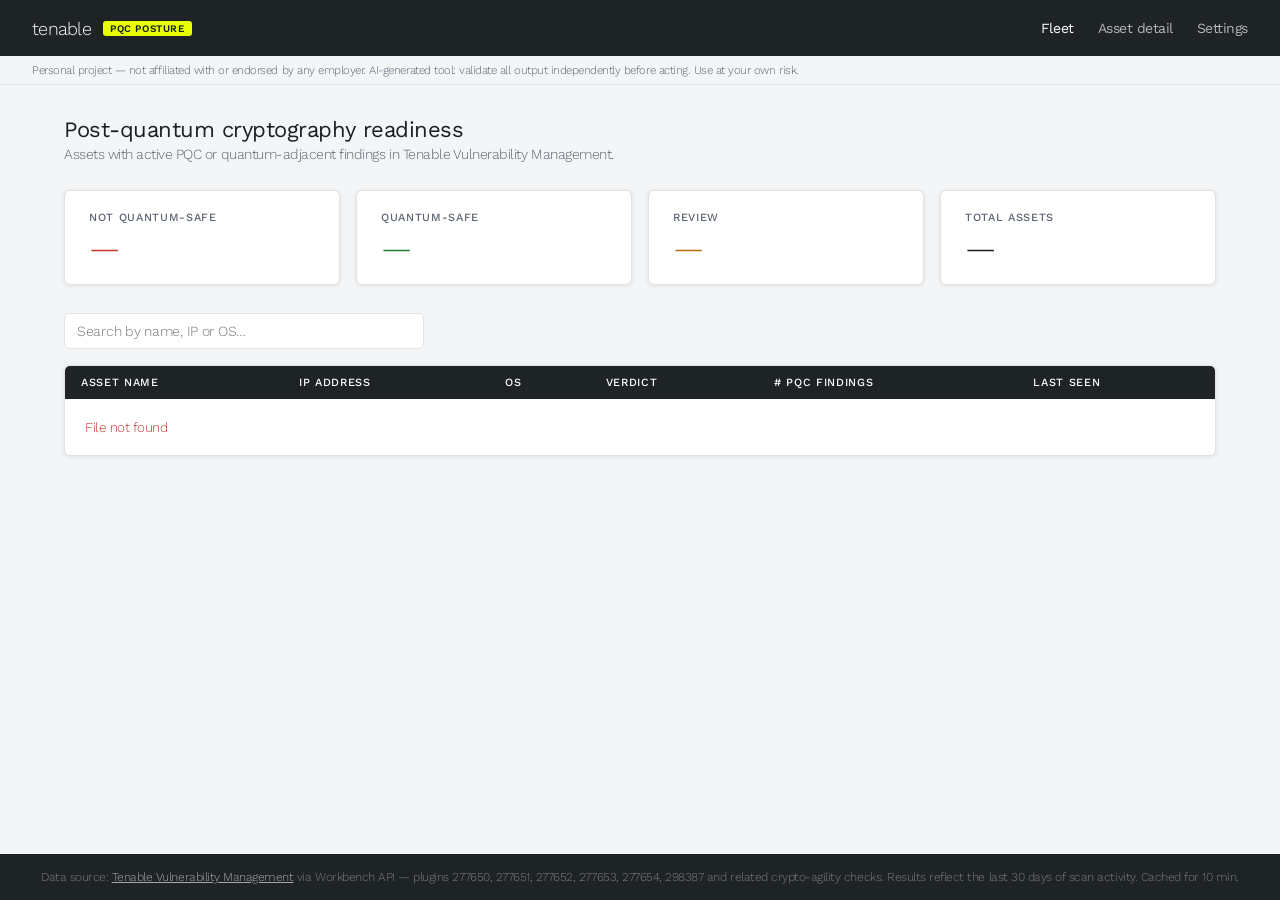
==== static/index.html @ 032202c2 "first iteration" ====
<!DOCTYPE html>
<html lang="en">
<head>
  <meta charset="UTF-8" />
  <meta name="viewport" content="width=device-width, initial-scale=1.0" />
  <title>PQC Posture — Fleet Overview</title>
  <link rel="stylesheet" href="/static/style.css" />
</head>
<body>

<nav class="nav">
  <div class="nav-logo">
    <span class="nav-wordmark">tenable</span>
    <span class="nav-badge">PQC Posture</span>
  </div>
  <div class="nav-links">
    <a href="/" class="active">Fleet</a>
    <a href="/asset">Asset detail</a>
    <a href="/settings">Settings</a>
  </div>
</nav>

<div class="disclaimer">
  Personal project — not affiliated with or endorsed by any employer.
  AI-generated tool: validate all output independently before acting. Use at your own risk.
</div>

<main class="page">
  <div class="page-header">
    <h1>Post-quantum cryptography readiness</h1>
    <p>Assets with active PQC or quantum-adjacent findings in Tenable Vulnerability Management.</p>
  </div>

  <!-- Summary tiles -->
  <div class="tiles">
    <div class="tile">
      <div class="tile-label">Not quantum-safe</div>
      <div class="tile-value red" id="tile-risk">—</div>
    </div>
    <div class="tile">
      <div class="tile-label">Quantum-safe</div>
      <div class="tile-value green" id="tile-safe">—</div>
    </div>
    <div class="tile">
      <div class="tile-label">Review</div>
      <div class="tile-value amber" id="tile-review">—</div>
    </div>
    <div class="tile">
      <div class="tile-label">Total assets</div>
      <div class="tile-value" id="tile-total">—</div>
    </div>
  </div>

  <!-- Search toolbar -->
  <div class="toolbar">
    <input
      id="search"
      class="search-input"
      type="search"
      placeholder="Search by name, IP or OS…"
      autocomplete="off"
    />
  </div>

  <!-- Table -->
  <div class="table-wrap">
    <table>
      <thead>
        <tr>
          <th data-col="name">Asset name <span class="sort-icon"></span></th>
          <th data-col="ipv4">IP address <span class="sort-icon"></span></th>
          <th data-col="os">OS <span class="sort-icon"></span></th>
          <th data-col="verdict">Verdict <span class="sort-icon"></span></th>
          <th data-col="pqc_findings"># PQC findings <span class="sort-icon"></span></th>
          <th data-col="last_seen">Last seen <span class="sort-icon"></span></th>
        </tr>
      </thead>
      <tbody id="tbody">
        <tr class="loading-row">
          <td colspan="6">
            <span class="spinner"></span> Loading assets from Tenable…
          </td>
        </tr>
      </tbody>
    </table>
  </div>
</main>

<footer>
  Data source: <a href="https://cloud.tenable.com" target="_blank" rel="noopener">Tenable Vulnerability Management</a>
  via Workbench API &mdash; plugins 277650, 277651, 277652, 277653, 277654, 298387 and related crypto-agility checks.
  Results reflect the last 30 days of scan activity. Cached for 10 min.
</footer>

<script src="/static/app.js"></script>
<script>
  let allAssets = [];
  let sortCol = "name";
  let sortDir = 1; // 1 = asc, -1 = desc
  let summary = {};

  // ── Load ────────────────────────────────────────────────────────────────────
  async function load(search = "") {
    try {
      const params = new URLSearchParams();
      if (search) params.set("search", search);
      const data = await apiFetch("/api/pqc-assets?" + params.toString());
      if (!data) return;

      allAssets = data.assets;
      summary   = data.summary;

      document.getElementById("tile-risk").textContent   = summary.total_at_risk ?? "—";
      document.getElementById("tile-safe").textContent   = summary.quantum_safe   ?? "—";
      document.getElementById("tile-review").textContent = summary.review         ?? "—";
      document.getElementById("tile-total").textContent  = data.total;

      renderTable(allAssets);
    } catch (err) {
      document.getElementById("tbody").innerHTML =
        `<tr><td colspan="6" style="padding:20px;color:var(--red)">${esc(err.message)}</td></tr>`;
    }
  }

  // ── Render ──────────────────────────────────────────────────────────────────
  function renderTable(assets) {
    // Sort
    const sorted = [...assets].sort((a, b) => {
      const av = a[sortCol] ?? "";
      const bv = b[sortCol] ?? "";
      return av < bv ? -sortDir : av > bv ? sortDir : 0;
    });

    if (sorted.length === 0) {
      document.getElementById("tbody").innerHTML =
        `<tr><td colspan="6"><div class="empty">No assets match the current filter.</div></td></tr>`;
      return;
    }

    document.getElementById("tbody").innerHTML = sorted.map(a => `
      <tr onclick="window.location='/asset?uuid=${esc(a.uuid)}'">
        <td class="name-cell">${esc(a.name)}</td>
        <td class="muted">${esc(a.ipv4 ?? "—")}</td>
        <td class="muted">${esc(a.os  ?? "—")}</td>
        <td>${pillHtml(a.verdict_color, a.verdict)}</td>
        <td>${esc(a.pqc_findings)}</td>
        <td class="muted">${fmtDate(a.last_seen)}</td>
      </tr>
    `).join("");
  }

  // ── Sort headers ─────────────────────────────────────────────────────────────
  document.querySelectorAll("thead th[data-col]").forEach(th => {
    th.addEventListener("click", () => {
      const col = th.dataset.col;
      if (sortCol === col) {
        sortDir = -sortDir;
      } else {
        sortCol = col;
        sortDir = 1;
      }
      document.querySelectorAll("thead th").forEach(h => {
        h.classList.remove("sort-asc", "sort-desc");
      });
      th.classList.add(sortDir === 1 ? "sort-asc" : "sort-desc");
      renderTable(allAssets);
    });
  });

  // ── Search ───────────────────────────────────────────────────────────────────
  let searchTimer;
  document.getElementById("search").addEventListener("input", e => {
    clearTimeout(searchTimer);
    searchTimer = setTimeout(() => load(e.target.value.trim()), 300);
  });

  // ── Init ─────────────────────────────────────────────────────────────────────
  checkConfigured().then(() => load());
</script>
</body>
</html>
---- static/style.css ----
@import url('https://fonts.googleapis.com/css2?family=Work+Sans:wght@300;400;500;600&display=swap');

/* ── Tenable 2026 tokens ─────────────────────────────────────── */
:root {
  --soft-black:  #1E2426;
  --pure-black:  #192124;
  --white:       #FFFFFF;
  --yellow:      #E7FF00;
  --bg:          #F4F5F6;
  --surface:     #FFFFFF;
  --border:      #E0E2E4;
  --text:        #192124;
  --text-muted:  #5A6370;

  /* verdict */
  --red:         #C0392B;
  --red-bg:      #FDECEA;
  --green:       #1E7E34;
  --green-bg:    #E8F5E9;
  --amber:       #B7700A;
  --amber-bg:    #FFF8E1;
  --grey:        #5A6370;
  --grey-bg:     #ECEDEE;

  --radius:      6px;
  --shadow:      0 1px 4px rgba(25,33,36,.10);
  --shadow-md:   0 4px 16px rgba(25,33,36,.12);
}

/* ── Reset ───────────────────────────────────────────────────── */
*, *::before, *::after { box-sizing: border-box; margin: 0; padding: 0; }

body {
  font-family: "Work Sans", sans-serif;
  letter-spacing: -0.03em;
  font-weight: 300;
  background: var(--bg);
  color: var(--text);
  min-height: 100vh;
  display: flex;
  flex-direction: column;
}

a { color: inherit; text-decoration: none; }
strong, b { font-weight: 500; }

/* ── Navigation ──────────────────────────────────────────────── */
.nav {
  background: var(--soft-black);
  padding: 0 32px;
  height: 56px;
  display: flex;
  align-items: center;
  justify-content: space-between;
  flex-shrink: 0;
}

.nav-logo {
  display: flex;
  align-items: center;
  gap: 12px;
}

.nav-wordmark {
  font-weight: 300;
  font-size: 18px;
  color: var(--white);
  letter-spacing: -0.04em;
}

.nav-wordmark span {
  font-weight: 500;
}

.nav-badge {
  background: var(--yellow);
  color: var(--pure-black);
  font-size: 10px;
  font-weight: 600;
  letter-spacing: 0.06em;
  text-transform: uppercase;
  padding: 2px 7px;
  border-radius: 3px;
}

.nav-links {
  display: flex;
  gap: 24px;
}

.nav-links a {
  color: rgba(255,255,255,0.65);
  font-size: 14px;
  font-weight: 400;
  transition: color .15s;
}

.nav-links a:hover,
.nav-links a.active {
  color: var(--white);
}

/* ── Page wrapper ────────────────────────────────────────────── */
.page {
  flex: 1;
  max-width: 1200px;
  width: 100%;
  margin: 0 auto;
  padding: 32px 24px;
}

/* ── Page header ─────────────────────────────────────────────── */
.page-header {
  margin-bottom: 28px;
}

.page-header h1 {
  font-size: 22px;
  font-weight: 400;
  color: var(--pure-black);
}

.page-header p {
  font-size: 14px;
  color: var(--text-muted);
  margin-top: 4px;
}

/* ── Summary tiles ───────────────────────────────────────────── */
.tiles {
  display: grid;
  grid-template-columns: repeat(auto-fit, minmax(180px, 1fr));
  gap: 16px;
  margin-bottom: 28px;
}

.tile {
  background: var(--surface);
  border: 1px solid var(--border);
  border-radius: var(--radius);
  padding: 20px 24px;
  box-shadow: var(--shadow);
}

.tile-label {
  font-size: 11px;
  font-weight: 500;
  letter-spacing: 0.06em;
  text-transform: uppercase;
  color: var(--text-muted);
  margin-bottom: 8px;
}

.tile-value {
  font-size: 32px;
  font-weight: 300;
  color: var(--pure-black);
  line-height: 1;
}

.tile-value.red   { color: var(--red); }
.tile-value.green { color: var(--green); }
.tile-value.grey  { color: var(--grey); }
.tile-value.amber { color: var(--amber); }

/* ── Toolbar ─────────────────────────────────────────────────── */
.toolbar {
  display: flex;
  align-items: center;
  gap: 12px;
  margin-bottom: 16px;
}

.search-input {
  flex: 1;
  max-width: 360px;
  height: 36px;
  padding: 0 12px;
  border: 1px solid var(--border);
  border-radius: var(--radius);
  font-family: inherit;
  font-size: 14px;
  letter-spacing: -0.02em;
  font-weight: 300;
  background: var(--surface);
  color: var(--text);
  outline: none;
}

.search-input:focus {
  border-color: var(--soft-black);
}

/* ── Table ───────────────────────────────────────────────────── */
.table-wrap {
  background: var(--surface);
  border: 1px solid var(--border);
  border-radius: var(--radius);
  box-shadow: var(--shadow);
  overflow: hidden;
}

table {
  width: 100%;
  border-collapse: collapse;
  font-size: 13.5px;
}

thead th {
  background: var(--soft-black);
  color: var(--white);
  font-weight: 500;
  font-size: 11px;
  letter-spacing: 0.06em;
  text-transform: uppercase;
  padding: 10px 16px;
  text-align: left;
  white-space: nowrap;
  cursor: pointer;
  user-select: none;
}

thead th:hover { background: #2a3438; }

thead th .sort-icon { margin-left: 4px; opacity: 0.5; }
thead th.sort-asc .sort-icon::after  { content: " ↑"; opacity: 1; }
thead th.sort-desc .sort-icon::after { content: " ↓"; opacity: 1; }

tbody tr {
  border-bottom: 1px solid var(--border);
  cursor: pointer;
  transition: background .1s;
}

tbody tr:last-child { border-bottom: none; }
tbody tr:hover { background: #F7F8F9; }

td {
  padding: 11px 16px;
  color: var(--text);
  vertical-align: middle;
}

td.name-cell { font-weight: 400; }
td.muted     { color: var(--text-muted); font-size: 12.5px; }

/* ── Verdict pill ────────────────────────────────────────────── */
.pill {
  display: inline-flex;
  align-items: center;
  padding: 2px 9px;
  border-radius: 100px;
  font-size: 11.5px;
  font-weight: 500;
  white-space: nowrap;
}

.pill.red    { background: var(--red-bg);   color: var(--red); }
.pill.green  { background: var(--green-bg); color: var(--green); }
.pill.amber  { background: var(--amber-bg); color: var(--amber); }
.pill.grey   { background: var(--grey-bg);  color: var(--grey); }

/* ── Cards (asset detail) ────────────────────────────────────── */
.cards-3 {
  display: grid;
  grid-template-columns: repeat(auto-fit, minmax(200px, 1fr));
  gap: 16px;
  margin-bottom: 24px;
}

.card {
  background: var(--surface);
  border: 1px solid var(--border);
  border-radius: var(--radius);
  padding: 20px 22px;
  box-shadow: var(--shadow);
}

.card-eyebrow {
  font-size: 10px;
  font-weight: 600;
  letter-spacing: 0.07em;
  text-transform: uppercase;
  color: var(--text-muted);
  margin-bottom: 6px;
}

.card-value {
  font-size: 18px;
  font-weight: 400;
  margin-bottom: 4px;
  color: var(--pure-black);
}

.card-sub {
  font-size: 12.5px;
  color: var(--text-muted);
}

/* ── Detail header banner ────────────────────────────────────── */
.asset-banner {
  background: var(--soft-black);
  border-radius: var(--radius);
  padding: 24px 28px;
  margin-bottom: 24px;
  display: flex;
  align-items: center;
  justify-content: space-between;
  flex-wrap: wrap;
  gap: 12px;
}

.asset-banner-name {
  font-size: 18px;
  font-weight: 400;
  color: var(--white);
  letter-spacing: -0.03em;
}

.asset-banner-ip {
  font-size: 13px;
  color: rgba(255,255,255,0.55);
  margin-top: 2px;
}

/* ── Section ─────────────────────────────────────────────────── */
.section {
  background: var(--surface);
  border: 1px solid var(--border);
  border-radius: var(--radius);
  box-shadow: var(--shadow);
  margin-bottom: 20px;
  overflow: hidden;
}

.section-header {
  padding: 14px 20px;
  border-bottom: 1px solid var(--border);
  font-weight: 500;
  font-size: 14px;
  color: var(--pure-black);
}

.section-body {
  padding: 16px 20px;
}

/* ── Key-value grid ──────────────────────────────────────────── */
.kv-grid {
  display: grid;
  grid-template-columns: repeat(auto-fill, minmax(240px, 1fr));
  gap: 12px 32px;
}

.kv-item label {
  font-size: 11px;
  font-weight: 600;
  letter-spacing: 0.05em;
  text-transform: uppercase;
  color: var(--text-muted);
  display: block;
  margin-bottom: 3px;
}

.kv-item .kv-val {
  font-size: 13.5px;
  color: var(--text);
  word-break: break-all;
}

/* ── Recommendation box ──────────────────────────────────────── */
.rec-box {
  background: #FFFEF0;
  border: 1px solid #E0DC80;
  border-left: 4px solid var(--yellow);
  border-radius: var(--radius);
  padding: 18px 22px;
  font-size: 13.5px;
  margin-bottom: 20px;
}

.rec-box h3 {
  font-size: 14px;
  font-weight: 500;
  margin-bottom: 10px;
  color: var(--pure-black);
}

.rec-box ul {
  padding-left: 18px;
}

.rec-box li {
  margin-bottom: 5px;
  color: var(--text);
}

/* ── UUID input bar ──────────────────────────────────────────── */
.uuid-bar {
  display: flex;
  gap: 10px;
  margin-bottom: 28px;
}

.uuid-input {
  flex: 1;
  height: 40px;
  padding: 0 14px;
  border: 1px solid var(--border);
  border-radius: var(--radius);
  font-family: monospace;
  font-size: 13px;
  background: var(--surface);
  color: var(--text);
  outline: none;
}

.uuid-input:focus { border-color: var(--soft-black); }

/* ── Buttons ─────────────────────────────────────────────────── */
.btn {
  height: 40px;
  padding: 0 20px;
  border: none;
  border-radius: var(--radius);
  font-family: inherit;
  font-size: 14px;
  font-weight: 500;
  letter-spacing: -0.02em;
  cursor: pointer;
  transition: opacity .15s;
}

.btn:hover { opacity: 0.88; }

.btn-primary {
  background: var(--soft-black);
  color: var(--white);
}

.btn-yellow {
  background: var(--yellow);
  color: var(--pure-black);
}

/* ── Setup form ──────────────────────────────────────────────── */
.setup-card {
  background: var(--surface);
  border: 1px solid var(--border);
  border-radius: var(--radius);
  padding: 36px 40px;
  max-width: 480px;
  margin: 60px auto;
  box-shadow: var(--shadow-md);
}

.setup-card h1 {
  font-size: 20px;
  font-weight: 400;
  margin-bottom: 6px;
}

.setup-card p {
  font-size: 13.5px;
  color: var(--text-muted);
  margin-bottom: 28px;
  line-height: 1.5;
}

.form-group {
  margin-bottom: 18px;
}

.form-group label {
  display: block;
  font-size: 12px;
  font-weight: 600;
  letter-spacing: 0.05em;
  text-transform: uppercase;
  color: var(--text-muted);
  margin-bottom: 6px;
}

.form-group input {
  width: 100%;
  height: 38px;
  padding: 0 12px;
  border: 1px solid var(--border);
  border-radius: var(--radius);
  font-family: monospace;
  font-size: 13px;
  color: var(--text);
  background: var(--surface);
  outline: none;
}

.form-group input:focus { border-color: var(--soft-black); }

/* ── Alert / error ───────────────────────────────────────────── */
.alert {
  padding: 12px 16px;
  border-radius: var(--radius);
  font-size: 13.5px;
  margin-top: 14px;
}

.alert.error   { background: var(--red-bg);   color: var(--red); }
.alert.success { background: var(--green-bg); color: var(--green); }

/* ── Empty state ─────────────────────────────────────────────── */
.empty {
  padding: 48px 24px;
  text-align: center;
  color: var(--text-muted);
  font-size: 14px;
}

/* ── Spinner ─────────────────────────────────────────────────── */
.spinner {
  display: inline-block;
  width: 20px;
  height: 20px;
  border: 2px solid var(--border);
  border-top-color: var(--soft-black);
  border-radius: 50%;
  animation: spin .7s linear infinite;
  vertical-align: middle;
  margin-right: 8px;
}

@keyframes spin { to { transform: rotate(360deg); } }

.loading-row td {
  padding: 32px;
  text-align: center;
  color: var(--text-muted);
}

/* ── Truncation warning ──────────────────────────────────────── */
.truncation-warn {
  background: var(--amber-bg);
  border: 1px solid #F0C040;
  border-radius: var(--radius);
  padding: 10px 14px;
  font-size: 13px;
  color: var(--amber);
  margin-bottom: 12px;
}

.truncation-warn a { text-decoration: underline; color: var(--amber); }

/* ── Disclaimer bar ──────────────────────────────────────────── */
.disclaimer {
  background: #F4F5F6;
  border-bottom: 1px solid var(--border);
  padding: 6px 32px;
  font-size: 11.5px;
  color: var(--text-muted);
  line-height: 1.4;
  flex-shrink: 0;
}

/* ── Settings tabs ───────────────────────────────────────────── */
.settings-tabs {
  display: flex;
  gap: 2px;
  border-bottom: 1px solid var(--border);
  margin-bottom: 28px;
}

.tab-btn {
  padding: 10px 20px;
  font-family: inherit;
  font-size: 14px;
  font-weight: 400;
  letter-spacing: -0.02em;
  color: var(--text-muted);
  background: none;
  border: none;
  border-bottom: 2px solid transparent;
  cursor: pointer;
  margin-bottom: -1px;
  transition: color .15s;
}

.tab-btn:hover { color: var(--text); }
.tab-btn.active { color: var(--pure-black); font-weight: 500; border-bottom-color: var(--soft-black); }

.tab-panel { display: none; }
.tab-panel.active { display: block; }

/* ── Status panel ────────────────────────────────────────────── */
.status-card {
  background: var(--surface);
  border: 1px solid var(--border);
  border-radius: var(--radius);
  box-shadow: var(--shadow);
  overflow: hidden;
  max-width: 600px;
}

.status-card-header {
  background: var(--soft-black);
  color: var(--white);
  padding: 12px 20px;
  font-size: 12px;
  font-weight: 500;
  letter-spacing: 0.04em;
  text-transform: uppercase;
  display: flex;
  align-items: center;
  gap: 8px;
}

.status-dot {
  width: 8px;
  height: 8px;
  border-radius: 50%;
  background: var(--grey);
  flex-shrink: 0;
}

.status-dot.connected { background: #4CAF50; }

.status-rows { padding: 4px 0; }

.status-row {
  display: flex;
  padding: 10px 20px;
  border-bottom: 1px solid var(--border);
  font-size: 13.5px;
  gap: 16px;
}

.status-row:last-child { border-bottom: none; }

.status-row-label {
  font-size: 11px;
  font-weight: 600;
  letter-spacing: 0.05em;
  text-transform: uppercase;
  color: var(--text-muted);
  min-width: 160px;
  padding-top: 1px;
}

.status-row-val {
  font-family: monospace;
  font-size: 13px;
  color: var(--text);
  word-break: break-all;
}


footer {
  background: var(--soft-black);
  color: rgba(255,255,255,0.4);
  font-size: 12px;
  padding: 16px 32px;
  text-align: center;
  margin-top: auto;
}

footer a { color: rgba(255,255,255,0.6); text-decoration: underline; }

/* ── Responsive ──────────────────────────────────────────────── */
@media (max-width: 700px) {
  .nav { padding: 0 16px; }
  .page { padding: 20px 16px; }
  .tiles { grid-template-columns: 1fr 1fr; }
  thead th:nth-child(4),
  td:nth-child(4) { display: none; }
}
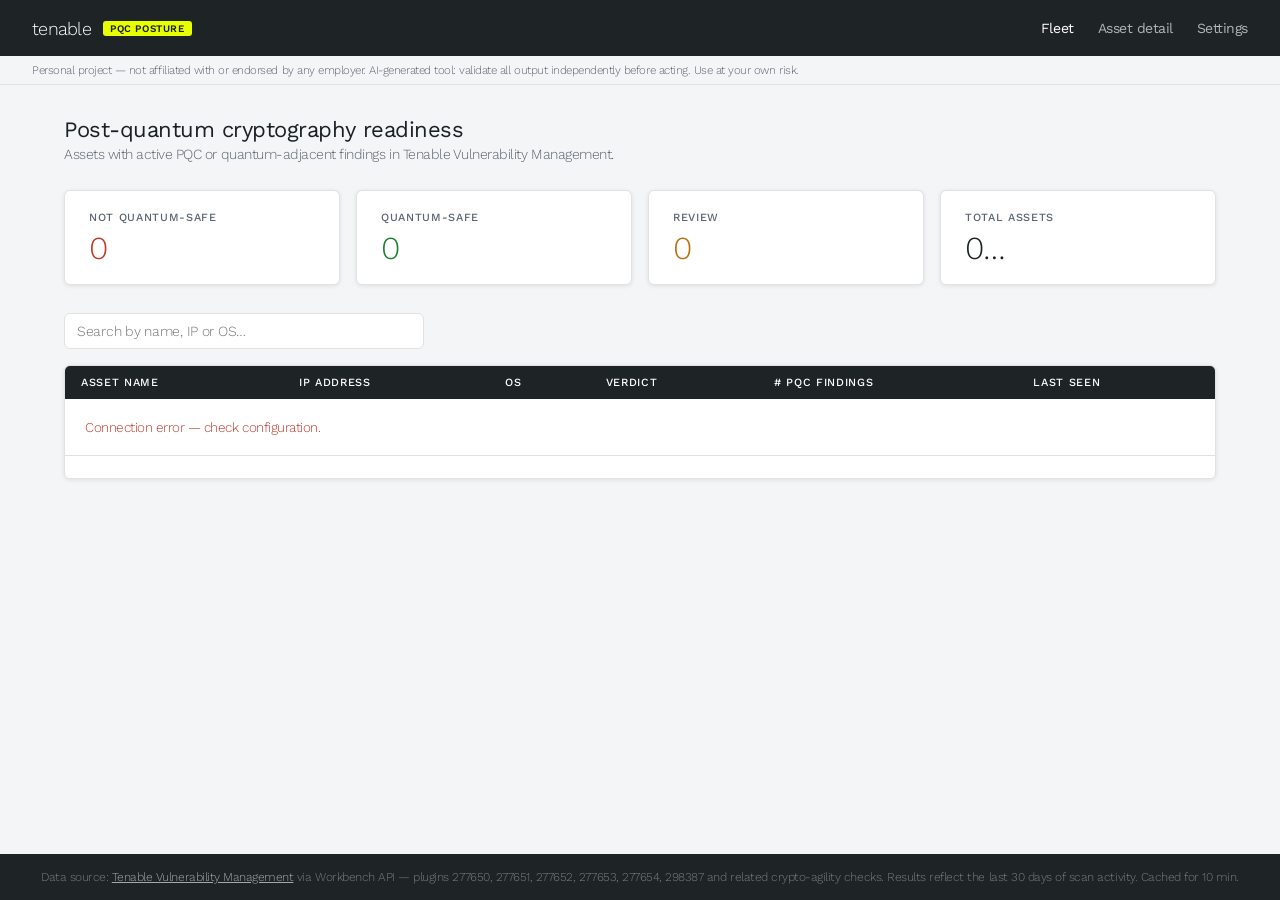
==== commit 384a3ac7: "added dynamic loading to Fleet page" ====
--- a/static/index.html
+++ b/static/index.html
@@ -83,6 +83,7 @@
         </tr>
       </tbody>
     </table>
+    <div id="pagination" class="pagination"></div>
   </div>
 </main>
 
@@ -94,87 +95,150 @@
 
 <script src="/static/app.js"></script>
 <script>
-  let allAssets = [];
-  let sortCol = "name";
-  let sortDir = 1; // 1 = asc, -1 = desc
-  let summary = {};
-
-  // ── Load ────────────────────────────────────────────────────────────────────
-  async function load(search = "") {
-    try {
-      const params = new URLSearchParams();
-      if (search) params.set("search", search);
-      const data = await apiFetch("/api/pqc-assets?" + params.toString());
-      if (!data) return;
-
-      allAssets = data.assets;
-      summary   = data.summary;
-
-      document.getElementById("tile-risk").textContent   = summary.total_at_risk ?? "—";
-      document.getElementById("tile-safe").textContent   = summary.quantum_safe   ?? "—";
-      document.getElementById("tile-review").textContent = summary.review         ?? "—";
-      document.getElementById("tile-total").textContent  = data.total;
-
-      renderTable(allAssets);
-    } catch (err) {
-      document.getElementById("tbody").innerHTML =
-        `<tr><td colspan="6" style="padding:20px;color:var(--red)">${esc(err.message)}</td></tr>`;
-    }
-  }
-
-  // ── Render ──────────────────────────────────────────────────────────────────
-  function renderTable(assets) {
-    // Sort
-    const sorted = [...assets].sort((a, b) => {
+  const PAGE_SIZE = 20;
+  let allAssets  = [];
+  let sortCol    = "name";
+  let sortDir    = 1;
+  let currentPage = 1;
+  let isLoading  = false;
+
+  // ── Filtering + sorting (client-side) ────────────────────────────────────────
+  function getFiltered() {
+    const q = document.getElementById("search").value.trim().toLowerCase();
+    let filtered = q
+      ? allAssets.filter(a =>
+          (a.name || "").toLowerCase().includes(q) ||
+          (a.ipv4 || "").toLowerCase().includes(q) ||
+          (a.os   || "").toLowerCase().includes(q))
+      : allAssets;
+    return [...filtered].sort((a, b) => {
       const av = a[sortCol] ?? "";
       const bv = b[sortCol] ?? "";
       return av < bv ? -sortDir : av > bv ? sortDir : 0;
     });
-
-    if (sorted.length === 0) {
+  }
+
+  // ── Tiles ─────────────────────────────────────────────────────────────────────
+  function updateTiles() {
+    document.getElementById("tile-risk").textContent   = allAssets.filter(a => a.verdict_color === "red").length;
+    document.getElementById("tile-safe").textContent   = allAssets.filter(a => a.verdict_color === "green").length;
+    document.getElementById("tile-review").textContent = allAssets.filter(a => a.verdict_color === "amber").length;
+    document.getElementById("tile-total").textContent  = allAssets.length + (isLoading ? "…" : "");
+  }
+
+  // ── Render table + pagination ─────────────────────────────────────────────────
+  let renderPending = false;
+  function scheduleRender() {
+    if (!renderPending) {
+      renderPending = true;
+      requestAnimationFrame(() => { renderPending = false; renderTable(); });
+    }
+  }
+
+  function renderTable() {
+    const filtered   = getFiltered();
+    const total      = filtered.length;
+    const totalPages = Math.max(1, Math.ceil(total / PAGE_SIZE));
+    if (currentPage > totalPages) currentPage = totalPages;
+
+    const start = (currentPage - 1) * PAGE_SIZE;
+    const page  = filtered.slice(start, start + PAGE_SIZE);
+
+    if (total === 0 && isLoading) {
+      document.getElementById("tbody").innerHTML =
+        `<tr class="loading-row"><td colspan="6"><span class="spinner"></span> Fetching assets…</td></tr>`;
+    } else if (total === 0) {
       document.getElementById("tbody").innerHTML =
         `<tr><td colspan="6"><div class="empty">No assets match the current filter.</div></td></tr>`;
-      return;
+    } else {
+      document.getElementById("tbody").innerHTML = page.map(a => `
+        <tr onclick="window.location='/asset?uuid=${esc(a.uuid)}'">
+          <td class="name-cell">${esc(a.name)}</td>
+          <td class="muted">${esc(a.ipv4 ?? "—")}</td>
+          <td class="muted">${esc(a.os  ?? "—")}</td>
+          <td>${pillHtml(a.verdict_color, a.verdict)}</td>
+          <td>${esc(a.pqc_findings)}</td>
+          <td class="muted">${fmtDate(a.last_seen)}</td>
+        </tr>`).join("");
     }
 
-    document.getElementById("tbody").innerHTML = sorted.map(a => `
-      <tr onclick="window.location='/asset?uuid=${esc(a.uuid)}'">
-        <td class="name-cell">${esc(a.name)}</td>
-        <td class="muted">${esc(a.ipv4 ?? "—")}</td>
-        <td class="muted">${esc(a.os  ?? "—")}</td>
-        <td>${pillHtml(a.verdict_color, a.verdict)}</td>
-        <td>${esc(a.pqc_findings)}</td>
-        <td class="muted">${fmtDate(a.last_seen)}</td>
-      </tr>
-    `).join("");
-  }
-
-  // ── Sort headers ─────────────────────────────────────────────────────────────
+    // Pagination bar
+    const pg = document.getElementById("pagination");
+    if (total === 0) { pg.innerHTML = ""; return; }
+    const loadNote = isLoading ? ` <span style="opacity:.6">(loading…)</span>` : "";
+    pg.innerHTML = `
+      <span>Showing ${start + 1}–${Math.min(start + PAGE_SIZE, total)} of ${total}${loadNote}</span>
+      <div class="page-btns">
+        <button class="page-btn" onclick="goPage(${currentPage - 1})" ${currentPage === 1 ? "disabled" : ""}>← Prev</button>
+        <span class="page-num">Page ${currentPage} of ${totalPages}</span>
+        <button class="page-btn" onclick="goPage(${currentPage + 1})" ${currentPage === totalPages ? "disabled" : ""}>Next →</button>
+      </div>`;
+  }
+
+  function goPage(n) {
+    const totalPages = Math.max(1, Math.ceil(getFiltered().length / PAGE_SIZE));
+    currentPage = Math.max(1, Math.min(n, totalPages));
+    renderTable();
+    window.scrollTo({ top: 0, behavior: "smooth" });
+  }
+
+  // ── Streaming load ────────────────────────────────────────────────────────────
+  function load() {
+    isLoading   = true;
+    allAssets   = [];
+    currentPage = 1;
+    renderTable();
+    updateTiles();
+
+    const evtSource = new EventSource("/api/pqc-assets/stream");
+
+    evtSource.onmessage = e => {
+      const data = JSON.parse(e.data);
+      if (data.done) {
+        evtSource.close();
+        isLoading = false;
+        updateTiles();
+        renderTable();
+        return;
+      }
+      allAssets.push(data);
+      updateTiles();
+      scheduleRender();
+    };
+
+    evtSource.onerror = () => {
+      evtSource.close();
+      isLoading = false;
+      if (allAssets.length === 0) {
+        document.getElementById("tbody").innerHTML =
+          `<tr><td colspan="6" style="padding:20px;color:var(--red)">Connection error — check configuration.</td></tr>`;
+      } else {
+        renderTable();
+      }
+    };
+  }
+
+  // ── Sort headers ──────────────────────────────────────────────────────────────
   document.querySelectorAll("thead th[data-col]").forEach(th => {
     th.addEventListener("click", () => {
       const col = th.dataset.col;
-      if (sortCol === col) {
-        sortDir = -sortDir;
-      } else {
-        sortCol = col;
-        sortDir = 1;
-      }
-      document.querySelectorAll("thead th").forEach(h => {
-        h.classList.remove("sort-asc", "sort-desc");
-      });
+      sortDir = (sortCol === col) ? -sortDir : 1;
+      sortCol = col;
+      currentPage = 1;
+      document.querySelectorAll("thead th").forEach(h => h.classList.remove("sort-asc", "sort-desc"));
       th.classList.add(sortDir === 1 ? "sort-asc" : "sort-desc");
-      renderTable(allAssets);
+      renderTable();
     });
   });
 
-  // ── Search ───────────────────────────────────────────────────────────────────
+  // ── Search ────────────────────────────────────────────────────────────────────
   let searchTimer;
-  document.getElementById("search").addEventListener("input", e => {
+  document.getElementById("search").addEventListener("input", () => {
     clearTimeout(searchTimer);
-    searchTimer = setTimeout(() => load(e.target.value.trim()), 300);
+    searchTimer = setTimeout(() => { currentPage = 1; renderTable(); }, 150);
   });
 
-  // ── Init ─────────────────────────────────────────────────────────────────────
+  // ── Init ──────────────────────────────────────────────────────────────────────
   checkConfigured().then(() => load());
 </script>
 </body>
--- a/static/style.css
+++ b/static/style.css
@@ -651,6 +651,38 @@
   word-break: break-all;
 }
 
+/* ── Pagination ──────────────────────────────────────────────── */
+.pagination {
+  display: flex;
+  align-items: center;
+  justify-content: space-between;
+  padding: 11px 16px;
+  font-size: 13px;
+  color: var(--text-muted);
+  border-top: 1px solid var(--border);
+  background: var(--surface);
+  flex-wrap: wrap;
+  gap: 8px;
+}
+
+.page-btns { display: flex; align-items: center; gap: 6px; }
+
+.page-btn {
+  padding: 4px 12px;
+  border: 1px solid var(--border);
+  border-radius: var(--radius);
+  background: var(--surface);
+  font-family: inherit;
+  font-size: 13px;
+  cursor: pointer;
+  color: var(--text);
+  transition: background .1s;
+}
+
+.page-btn:hover:not(:disabled) { background: var(--bg); }
+.page-btn:disabled { opacity: 0.35; cursor: default; }
+.page-num { font-size: 13px; color: var(--text-muted); padding: 0 4px; }
+
 
 footer {
   background: var(--soft-black);
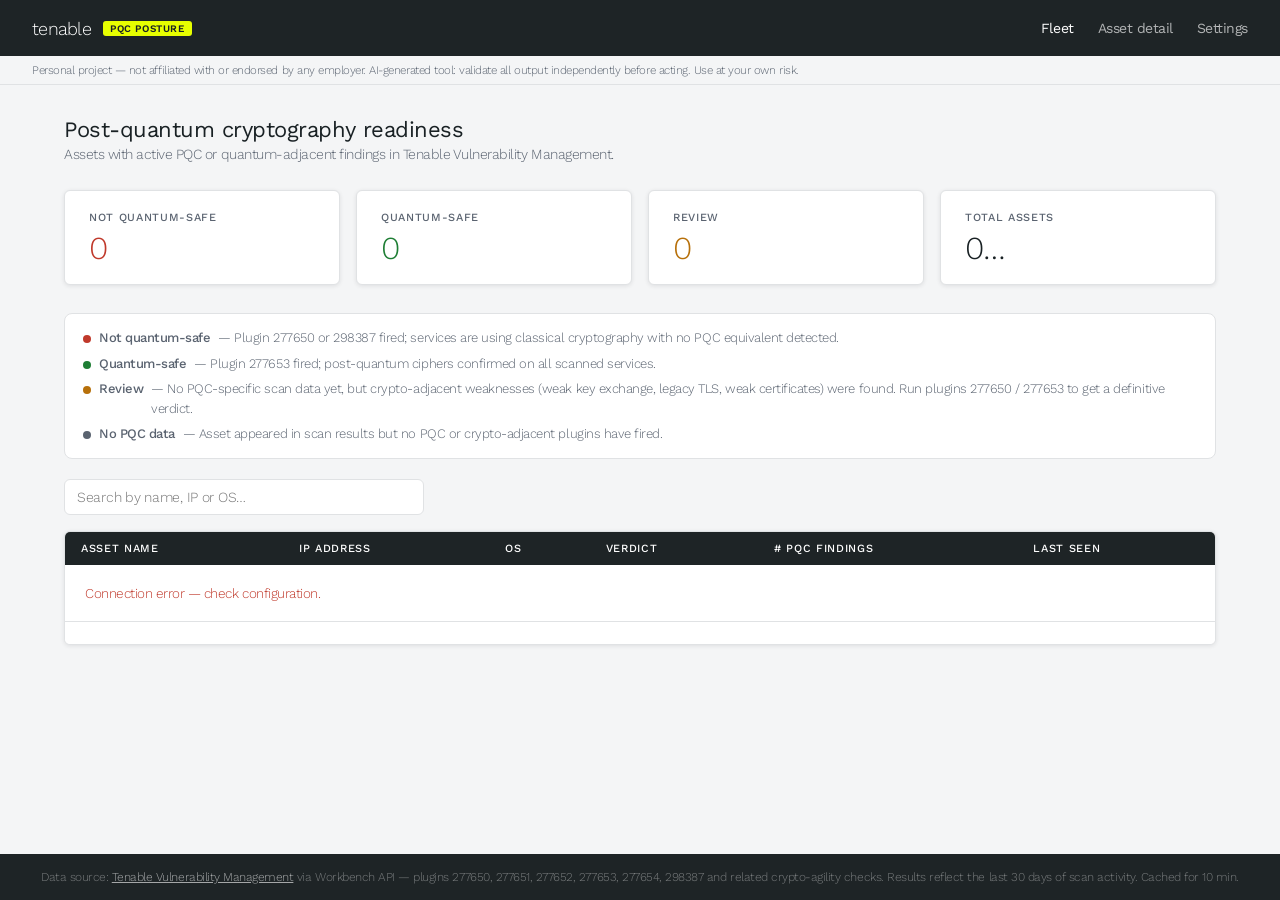
==== commit 4fdf4637: "added "review" meaning" ====
--- a/static/index.html
+++ b/static/index.html
@@ -49,6 +49,14 @@
       <div class="tile-label">Total assets</div>
       <div class="tile-value" id="tile-total">—</div>
     </div>
+  </div>
+
+  <!-- Verdict legend -->
+  <div class="legend">
+    <div class="legend-item"><span class="legend-dot red"></span><strong>Not quantum-safe</strong> — Plugin 277650 or 298387 fired; services are using classical cryptography with no PQC equivalent detected.</div>
+    <div class="legend-item"><span class="legend-dot green"></span><strong>Quantum-safe</strong> — Plugin 277653 fired; post-quantum ciphers confirmed on all scanned services.</div>
+    <div class="legend-item"><span class="legend-dot amber"></span><strong>Review</strong> — No PQC-specific scan data yet, but crypto-adjacent weaknesses (weak key exchange, legacy TLS, weak certificates) were found. Run plugins 277650 / 277653 to get a definitive verdict.</div>
+    <div class="legend-item"><span class="legend-dot grey"></span><strong>No PQC data</strong> — Asset appeared in scan results but no PQC or crypto-adjacent plugins have fired.</div>
   </div>
 
   <!-- Search toolbar -->
--- a/static/style.css
+++ b/static/style.css
@@ -162,6 +162,33 @@
 .tile-value.green { color: var(--green); }
 .tile-value.grey  { color: var(--grey); }
 .tile-value.amber { color: var(--amber); }
+
+/* ── Verdict legend ──────────────────────────────────────────── */
+.legend {
+  display: flex;
+  flex-direction: column;
+  gap: 6px;
+  background: var(--surface);
+  border: 1px solid var(--border);
+  border-radius: 8px;
+  padding: 14px 18px;
+  margin-bottom: 20px;
+  font-size: 13px;
+  color: var(--text-muted);
+}
+.legend-item { display: flex; align-items: baseline; gap: 8px; line-height: 1.5; }
+.legend-dot {
+  flex-shrink: 0;
+  width: 8px;
+  height: 8px;
+  border-radius: 50%;
+  position: relative;
+  top: 1px;
+}
+.legend-dot.red   { background: var(--red); }
+.legend-dot.green { background: var(--green); }
+.legend-dot.amber { background: var(--amber); }
+.legend-dot.grey  { background: var(--grey); }
 
 /* ── Toolbar ─────────────────────────────────────────────────── */
 .toolbar {
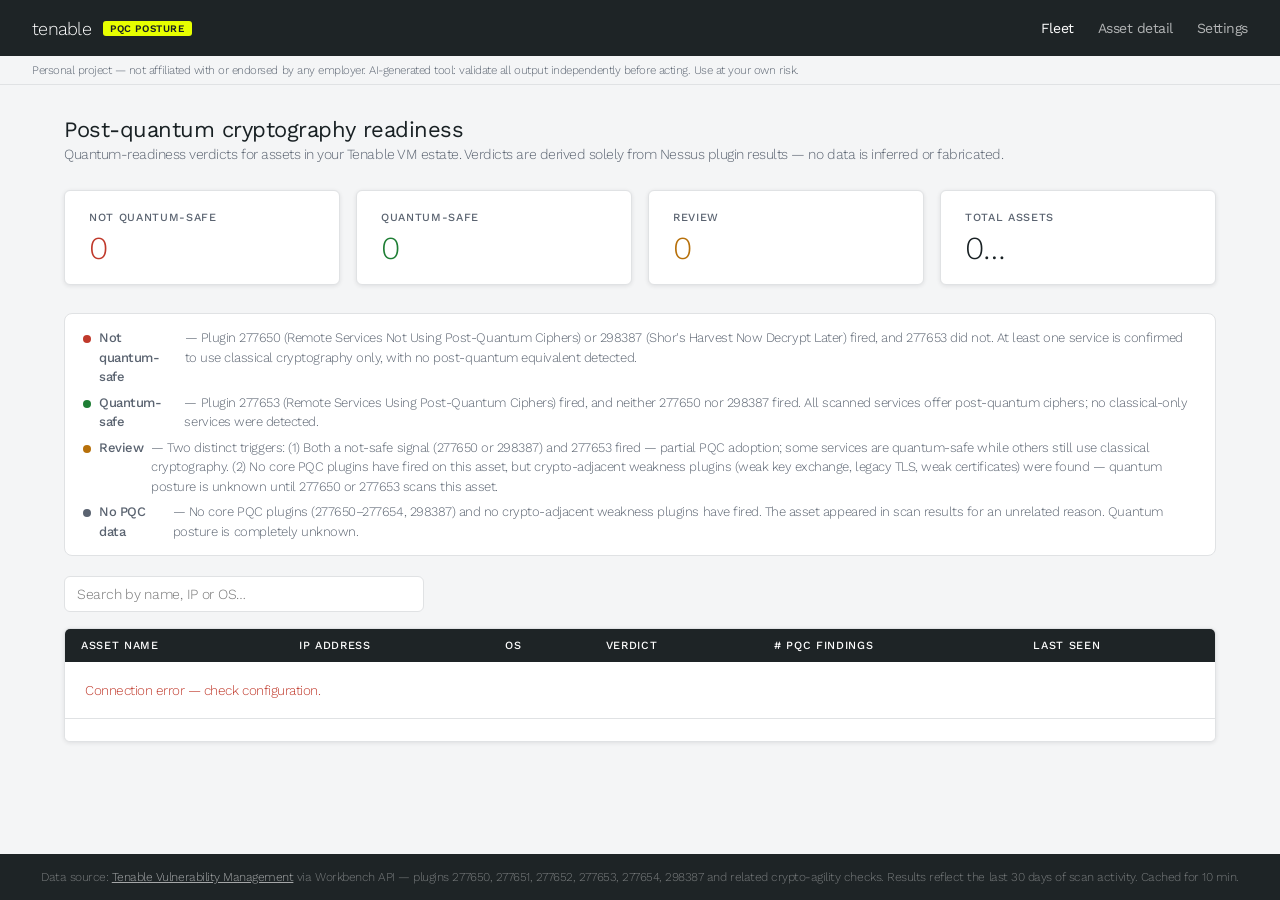
==== commit de88e14b: "Fix quantum-safe discovery, improve verdict accuracy and legend clarity - Fix fleet scan missing ass" ====
--- a/static/index.html
+++ b/static/index.html
@@ -28,7 +28,7 @@
 <main class="page">
   <div class="page-header">
     <h1>Post-quantum cryptography readiness</h1>
-    <p>Assets with active PQC or quantum-adjacent findings in Tenable Vulnerability Management.</p>
+    <p>Quantum-readiness verdicts for assets in your Tenable VM estate. Verdicts are derived solely from Nessus plugin results — no data is inferred or fabricated.</p>
   </div>
 
   <!-- Summary tiles -->
@@ -53,10 +53,10 @@
 
   <!-- Verdict legend -->
   <div class="legend">
-    <div class="legend-item"><span class="legend-dot red"></span><strong>Not quantum-safe</strong> — Plugin 277650 or 298387 fired; services are using classical cryptography with no PQC equivalent detected.</div>
-    <div class="legend-item"><span class="legend-dot green"></span><strong>Quantum-safe</strong> — Plugin 277653 fired; post-quantum ciphers confirmed on all scanned services.</div>
-    <div class="legend-item"><span class="legend-dot amber"></span><strong>Review</strong> — No PQC-specific scan data yet, but crypto-adjacent weaknesses (weak key exchange, legacy TLS, weak certificates) were found. Run plugins 277650 / 277653 to get a definitive verdict.</div>
-    <div class="legend-item"><span class="legend-dot grey"></span><strong>No PQC data</strong> — Asset appeared in scan results but no PQC or crypto-adjacent plugins have fired.</div>
+    <div class="legend-item"><span class="legend-dot red"></span><strong>Not quantum-safe</strong> — Plugin 277650 (Remote Services Not Using Post-Quantum Ciphers) or 298387 (Shor's Harvest Now Decrypt Later) fired, and 277653 did not. At least one service is confirmed to use classical cryptography only, with no post-quantum equivalent detected.</div>
+    <div class="legend-item"><span class="legend-dot green"></span><strong>Quantum-safe</strong> — Plugin 277653 (Remote Services Using Post-Quantum Ciphers) fired, and neither 277650 nor 298387 fired. All scanned services offer post-quantum ciphers; no classical-only services were detected.</div>
+    <div class="legend-item"><span class="legend-dot amber"></span><strong>Review</strong> — Two distinct triggers: (1) Both a not-safe signal (277650 or 298387) and 277653 fired — partial PQC adoption; some services are quantum-safe while others still use classical cryptography. (2) No core PQC plugins have fired on this asset, but crypto-adjacent weakness plugins (weak key exchange, legacy TLS, weak certificates) were found — quantum posture is unknown until 277650 or 277653 scans this asset.</div>
+    <div class="legend-item"><span class="legend-dot grey"></span><strong>No PQC data</strong> — No core PQC plugins (277650–277654, 298387) and no crypto-adjacent weakness plugins have fired. The asset appeared in scan results for an unrelated reason. Quantum posture is completely unknown.</div>
   </div>
 
   <!-- Search toolbar -->
